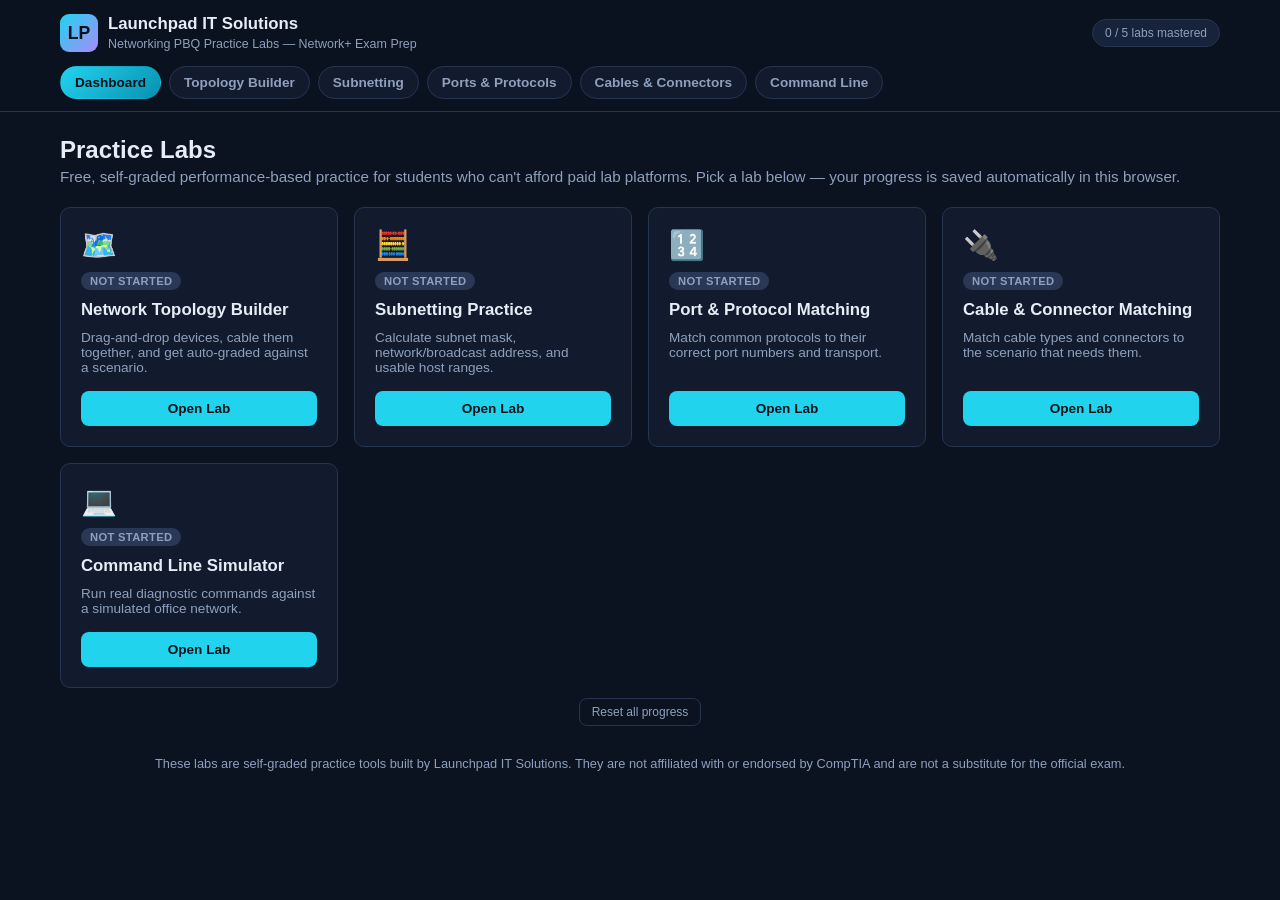
==== networking-pbq-labs.html @ d4f34014 "Add free Networking PBQ practice labs page Self-contained, self-graded HTML page for CompTIA Network" ====
<!DOCTYPE html>
<html lang="en">
<head>
<meta charset="UTF-8">
<meta name="viewport" content="width=device-width, initial-scale=1.0">
<title>Networking PBQ Practice Labs | Launchpad IT Solutions</title>
<style>
  :root{
    --bg:#0b1220;
    --panel:#121b2e;
    --panel-2:#17233a;
    --border:#263650;
    --text:#e6edf7;
    --text-dim:#8ea0bd;
    --accent:#22d3ee;
    --accent-2:#34d399;
    --accent-3:#a78bfa;
    --danger:#f87171;
    --warn:#fbbf24;
    --radius:10px;
    --mono: 'Consolas','Menlo','Courier New',monospace;
  }
  *{box-sizing:border-box;}
  html,body{margin:0;padding:0;}
  body{
    background:var(--bg);
    color:var(--text);
    font-family:-apple-system,BlinkMacSystemFont,'Segoe UI',Roboto,Helvetica,Arial,sans-serif;
    min-height:100vh;
  }
  a{color:var(--accent);}
  button{
    font-family:inherit;
    cursor:pointer;
  }
  .visually-hidden{position:absolute;width:1px;height:1px;overflow:hidden;clip:rect(0,0,0,0);}

  /* Header */
  header.site{
    position:sticky;top:0;z-index:50;
    background:rgba(11,18,32,0.95);
    backdrop-filter:blur(6px);
    border-bottom:1px solid var(--border);
  }
  .brand-row{
    max-width:1200px;margin:0 auto;padding:14px 20px 6px;
    display:flex;align-items:center;justify-content:space-between;flex-wrap:wrap;gap:8px;
  }
  .brand{display:flex;align-items:center;gap:10px;}
  .brand-mark{
    width:38px;height:38px;border-radius:9px;
    background:linear-gradient(135deg,var(--accent),var(--accent-3));
    display:flex;align-items:center;justify-content:center;
    font-weight:800;color:#081019;font-size:1.1rem;
  }
  .brand-text h1{font-size:1.05rem;margin:0;line-height:1.2;}
  .brand-text span{font-size:.78rem;color:var(--text-dim);}
  .progress-pill{
    font-size:.75rem;color:var(--text-dim);
    background:var(--panel-2);border:1px solid var(--border);
    padding:6px 12px;border-radius:999px;
  }
  nav.tabs{
    max-width:1200px;margin:0 auto;padding:8px 20px 12px;
    display:flex;gap:8px;overflow-x:auto;
  }
  nav.tabs button{
    flex:0 0 auto;
    background:var(--panel);
    color:var(--text-dim);
    border:1px solid var(--border);
    padding:8px 14px;
    border-radius:999px;
    font-size:.85rem;
    font-weight:600;
    white-space:nowrap;
    transition:.15s;
  }
  nav.tabs button:hover{color:var(--text);border-color:var(--accent);}
  nav.tabs button.active{
    background:linear-gradient(135deg,var(--accent),#0891b2);
    color:#04141a;border-color:transparent;
  }

  main{max-width:1200px;margin:0 auto;padding:24px 20px 80px;}
  .view{display:none;}
  .view.active{display:block;}

  h2.view-title{margin:0 0 4px;font-size:1.5rem;}
  p.view-sub{color:var(--text-dim);margin:0 0 22px;font-size:.95rem;}

  .card{
    background:var(--panel);
    border:1px solid var(--border);
    border-radius:var(--radius);
    padding:18px;
  }

  /* Dashboard */
  .lab-grid{
    display:grid;
    grid-template-columns:repeat(auto-fit,minmax(240px,1fr));
    gap:16px;
  }
  .lab-card{
    background:var(--panel);border:1px solid var(--border);border-radius:var(--radius);
    padding:20px;display:flex;flex-direction:column;gap:10px;
    transition:.15s;
  }
  .lab-card:hover{border-color:var(--accent);transform:translateY(-2px);}
  .lab-icon{font-size:1.8rem;}
  .lab-card h3{margin:0;font-size:1.05rem;}
  .lab-card p{margin:0;color:var(--text-dim);font-size:.85rem;flex:1;}
  .badge{
    align-self:flex-start;font-size:.7rem;font-weight:700;
    padding:3px 9px;border-radius:999px;
    text-transform:uppercase;letter-spacing:.03em;
  }
  .badge.not-started{background:#2a3855;color:var(--text-dim);}
  .badge.in-progress{background:#3a2f0e;color:var(--warn);}
  .badge.mastered{background:#0f3a2c;color:var(--accent-2);}
  .lab-card button.start-btn{
    margin-top:6px;background:var(--accent);color:#04141a;border:none;
    padding:10px;border-radius:8px;font-weight:700;font-size:.85rem;
  }
  .footer-note{margin-top:30px;color:var(--text-dim);font-size:.8rem;text-align:center;}
  .reset-all{
    background:none;border:1px solid var(--border);color:var(--text-dim);
    padding:6px 12px;border-radius:8px;font-size:.75rem;margin-top:10px;
  }

  .toolbar{display:flex;gap:8px;flex-wrap:wrap;margin-bottom:14px;align-items:center;}
  .btn{
    background:var(--panel-2);color:var(--text);border:1px solid var(--border);
    padding:8px 14px;border-radius:8px;font-size:.85rem;font-weight:600;
  }
  .btn:hover{border-color:var(--accent);}
  .btn.primary{background:var(--accent);color:#04141a;border-color:transparent;}
  .btn.primary:hover{filter:brightness(1.08);}
  .btn.active-mode{background:var(--accent-3);color:#150c2b;border-color:transparent;}
  .btn.danger{color:var(--danger);}
  .btn:disabled{opacity:.4;cursor:not-allowed;}

  .scenario-box{
    background:var(--panel-2);border:1px solid var(--border);border-radius:8px;
    padding:12px 14px;margin-bottom:14px;font-size:.9rem;color:var(--text-dim);
  }
  .scenario-box strong{color:var(--text);}

  /* Topology builder */
  .topo-layout{display:grid;grid-template-columns:180px 1fr;gap:16px;}
  .palette{
    background:var(--panel-2);border:1px solid var(--border);border-radius:8px;
    padding:12px;display:flex;flex-direction:column;gap:8px;height:fit-content;
  }
  .palette h4{margin:0 0 4px;font-size:.75rem;color:var(--text-dim);text-transform:uppercase;letter-spacing:.05em;}
  .palette-item{
    display:flex;align-items:center;gap:8px;
    background:var(--panel);border:1px solid var(--border);border-radius:8px;
    padding:8px 10px;cursor:grab;font-size:.85rem;user-select:none;
  }
  .palette-item:active{cursor:grabbing;}
  .canvas-wrap{
    position:relative;background:
      linear-gradient(var(--panel-2) 1px,transparent 1px),
      linear-gradient(90deg,var(--panel-2) 1px,transparent 1px);
    background-size:24px 24px;
    background-color:#0e1728;
    border:1px solid var(--border);border-radius:8px;
    height:460px;overflow:hidden;
  }
  #topoSvg{position:absolute;top:0;left:0;width:100%;height:100%;pointer-events:none;}
  #topoSvg line.hit{pointer-events:stroke;cursor:pointer;}
  .device{
    position:absolute;transform:translate(-50%,-50%);
    width:84px;min-height:58px;border-radius:8px;
    background:var(--panel);border:2px solid var(--border);
    display:flex;flex-direction:column;align-items:center;justify-content:center;
    gap:2px;padding:6px;text-align:center;font-size:.72rem;font-weight:600;
    user-select:none;touch-action:none;
  }
  .device .dev-icon{font-size:1.3rem;}
  .device.selected{border-color:var(--accent);box-shadow:0 0 0 3px rgba(34,211,238,.25);}
  .device.mode-connect{cursor:crosshair;}
  .device.mode-move{cursor:grab;}
  .device.mode-delete{cursor:not-allowed;}
  .canvas-hint{
    position:absolute;bottom:8px;left:8px;font-size:.7rem;color:var(--text-dim);
    background:rgba(18,27,46,.8);padding:4px 8px;border-radius:6px;
  }
  .result-box{margin-top:14px;padding:14px;border-radius:8px;border:1px solid var(--border);background:var(--panel-2);}
  .result-box.pass{border-color:var(--accent-2);}
  .result-box.fail{border-color:var(--warn);}
  .result-box h4{margin:0 0 8px;}
  .result-box ul{margin:6px 0 0;padding-left:20px;font-size:.85rem;color:var(--text-dim);}
  .score-big{font-size:1.6rem;font-weight:800;}

  /* Subnetting */
  .subnet-grid{display:grid;grid-template-columns:repeat(auto-fit,minmax(220px,1fr));gap:12px;margin-top:14px;}
  .field{display:flex;flex-direction:column;gap:4px;}
  .field label{font-size:.78rem;color:var(--text-dim);}
  .field input{
    background:var(--panel-2);border:1px solid var(--border);color:var(--text);
    padding:9px 10px;border-radius:8px;font-family:var(--mono);font-size:.9rem;
  }
  .field input.correct{border-color:var(--accent-2);background:#0f2a22;}
  .field input.incorrect{border-color:var(--danger);background:#2a1414;}
  .field .answer-hint{font-size:.72rem;color:var(--accent-2);min-height:14px;}
  .problem-display{
    font-family:var(--mono);font-size:1.15rem;background:var(--panel-2);
    border:1px solid var(--border);border-radius:8px;padding:14px;margin-bottom:6px;
  }
  .diff-row{display:flex;gap:8px;margin-bottom:12px;flex-wrap:wrap;}

  /* Matching labs (ports/cables) */
  .match-columns{display:grid;grid-template-columns:1fr 1fr;gap:20px;margin-top:14px;}
  .match-col h4{font-size:.75rem;text-transform:uppercase;color:var(--text-dim);margin:0 0 10px;letter-spacing:.05em;}
  .match-item{
    background:var(--panel-2);border:1px solid var(--border);border-radius:8px;
    padding:10px 12px;margin-bottom:8px;font-size:.85rem;cursor:pointer;transition:.12s;
  }
  .match-item:hover{border-color:var(--accent);}
  .match-item.selected{border-color:var(--accent);background:#123047;}
  .match-item.matched{border-color:var(--accent-2);background:#0f2a22;opacity:.65;cursor:default;}
  .match-item.wrong-flash{border-color:var(--danger);background:#2a1414;}
  .match-status{margin-top:14px;font-size:.9rem;color:var(--text-dim);}

  /* CLI */
  .cli-layout{display:grid;grid-template-columns:1fr 260px;gap:16px;}
  .terminal{
    background:#050a12;border:1px solid var(--border);border-radius:8px;
    height:440px;display:flex;flex-direction:column;overflow:hidden;
  }
  .term-output{
    flex:1;overflow-y:auto;padding:12px 14px;font-family:var(--mono);font-size:.83rem;
    color:#c7f7d4;white-space:pre-wrap;line-height:1.5;
  }
  .term-output .cmd-line{color:var(--accent);}
  .term-output .err{color:var(--danger);}
  .term-input-row{
    display:flex;align-items:center;gap:6px;border-top:1px solid var(--border);
    padding:8px 12px;background:#0a1220;
  }
  .term-prompt{color:var(--accent-2);font-family:var(--mono);font-size:.83rem;white-space:nowrap;}
  .term-input-row input{
    flex:1;background:transparent;border:none;outline:none;color:#e6edf7;
    font-family:var(--mono);font-size:.83rem;
  }
  .objectives{
    background:var(--panel-2);border:1px solid var(--border);border-radius:8px;padding:14px;
  }
  .objectives h4{margin:0 0 10px;font-size:.85rem;}
  .obj-item{display:flex;gap:8px;align-items:flex-start;font-size:.8rem;color:var(--text-dim);margin-bottom:10px;}
  .obj-check{
    flex:0 0 18px;height:18px;border-radius:5px;border:1px solid var(--border);
    display:flex;align-items:center;justify-content:center;font-size:.7rem;margin-top:1px;
  }
  .obj-item.done .obj-check{background:var(--accent-2);border-color:var(--accent-2);color:#04140c;}
  .obj-item.done span.obj-text{color:var(--text);text-decoration:line-through;text-decoration-color:var(--text-dim);}

  @media(max-width:800px){
    .topo-layout{grid-template-columns:1fr;}
    .palette{flex-direction:row;flex-wrap:wrap;}
    .match-columns{grid-template-columns:1fr;}
    .cli-layout{grid-template-columns:1fr;}
  }
</style>
</head>
<body>

<header class="site">
  <div class="brand-row">
    <div class="brand">
      <div class="brand-mark">LP</div>
      <div class="brand-text">
        <h1>Launchpad IT Solutions</h1>
        <span>Networking PBQ Practice Labs &mdash; Network+ Exam Prep</span>
      </div>
    </div>
    <div class="progress-pill" id="overallProgressPill">0 / 5 labs mastered</div>
  </div>
  <nav class="tabs" id="tabNav">
    <button data-view="dashboard" class="active">Dashboard</button>
    <button data-view="topology">Topology Builder</button>
    <button data-view="subnetting">Subnetting</button>
    <button data-view="ports">Ports &amp; Protocols</button>
    <button data-view="cables">Cables &amp; Connectors</button>
    <button data-view="cli">Command Line</button>
  </nav>
</header>

<main>

  <!-- DASHBOARD -->
  <section class="view active" id="view-dashboard">
    <h2 class="view-title">Practice Labs</h2>
    <p class="view-sub">Free, self-graded performance-based practice for students who can't afford paid lab platforms. Pick a lab below &mdash; your progress is saved automatically in this browser.</p>
    <div class="lab-grid" id="labGrid"></div>
    <div style="text-align:center;">
      <button class="reset-all" id="resetAllBtn">Reset all progress</button>
    </div>
    <p class="footer-note">These labs are self-graded practice tools built by Launchpad IT Solutions. They are not affiliated with or endorsed by CompTIA and are not a substitute for the official exam.</p>
  </section>

  <!-- TOPOLOGY BUILDER -->
  <section class="view" id="view-topology">
    <h2 class="view-title">Network Topology Builder</h2>
    <p class="view-sub">Drag devices onto the canvas and connect them to satisfy the scenario. Grading checks device placement and required connections.</p>

    <div class="toolbar">
      <select class="btn" id="scenarioSelect"></select>
      <button class="btn" id="modeMove">Move</button>
      <button class="btn" id="modeConnect">Connect</button>
      <button class="btn" id="modeDelete">Delete</button>
      <button class="btn" id="clearCanvas">Clear Canvas</button>
      <button class="btn primary" id="gradeTopology">Check My Design</button>
    </div>

    <div class="scenario-box" id="scenarioBrief"></div>

    <div class="topo-layout">
      <div class="palette" id="palette">
        <h4>Devices</h4>
      </div>
      <div class="canvas-wrap" id="canvasWrap">
        <svg id="topoSvg"></svg>
        <div id="deviceLayer" style="position:absolute;inset:0;"></div>
        <div class="canvas-hint">Move: drag devices &middot; Connect: click two devices &middot; Delete: click a device or a line</div>
      </div>
    </div>

    <div id="topoResult"></div>
  </section>

  <!-- SUBNETTING -->
  <section class="view" id="view-subnetting">
    <h2 class="view-title">Subnetting Practice</h2>
    <p class="view-sub">Solve the subnet math, then check your work. A new problem is generated each round.</p>

    <div class="diff-row">
      <button class="btn active-mode" data-sdiff="easy">Easy (/24&ndash;/30)</button>
      <button class="btn" data-sdiff="medium">Medium (/16&ndash;/23)</button>
      <button class="btn" data-sdiff="hard">Hard (host requirement)</button>
    </div>

    <div class="problem-display" id="subnetProblem"></div>

    <div class="subnet-grid" id="subnetFields"></div>

    <div class="toolbar" style="margin-top:16px;">
      <button class="btn primary" id="checkSubnet">Check Answers</button>
      <button class="btn" id="newSubnet">New Problem</button>
    </div>

    <div id="subnetResult"></div>
  </section>

  <!-- PORTS -->
  <section class="view" id="view-ports">
    <h2 class="view-title">Port &amp; Protocol Matching</h2>
    <p class="view-sub">Click a protocol, then click its matching port/transport. Match all pairs to finish the round.</p>
    <div class="toolbar">
      <button class="btn primary" id="newPortsRound">New Round</button>
    </div>
    <div class="match-columns" id="portsColumns"></div>
    <div class="match-status" id="portsStatus"></div>
  </section>

  <!-- CABLES -->
  <section class="view" id="view-cables">
    <h2 class="view-title">Cable &amp; Connector Matching</h2>
    <p class="view-sub">Click a cable/connector type, then click the scenario it best matches.</p>
    <div class="toolbar">
      <button class="btn primary" id="newCablesRound">New Round</button>
    </div>
    <div class="match-columns" id="cablesColumns"></div>
    <div class="match-status" id="cablesStatus"></div>
  </section>

  <!-- CLI -->
  <section class="view" id="view-cli">
    <h2 class="view-title">Networking Command Line Simulator</h2>
    <p class="view-sub">Practice real diagnostic commands against a simulated small office network. Type <code>help</code> to see what's supported.</p>

    <div class="cli-layout">
      <div class="terminal">
        <div class="term-output" id="termOutput"></div>
        <div class="term-input-row">
          <span class="term-prompt">C:\Users\student&gt;</span>
          <input id="termInput" type="text" autocomplete="off" spellcheck="false" aria-label="Command line input">
        </div>
      </div>
      <div class="objectives">
        <h4>Mission Objectives</h4>
        <div id="objList"></div>
        <button class="btn" id="resetCli" style="width:100%;margin-top:6px;">Reset Mission</button>
      </div>
    </div>
  </section>

</main>

<script>
(function(){
"use strict";

/* ---------- Progress storage ---------- */
const PROGRESS_KEY = "lpit_pbq_progress";
function loadProgress(){
  try{
    const raw = localStorage.getItem(PROGRESS_KEY);
    if(raw) return JSON.parse(raw);
  }catch(e){}
  return { topology:{best:0}, subnetting:{best:0,rounds:0}, ports:{best:0}, cables:{best:0}, cli:{done:0,total:5} };
}
let progress = loadProgress();
function saveProgress(){
  try{ localStorage.setItem(PROGRESS_KEY, JSON.stringify(progress)); }catch(e){}
  renderDashboard();
}

/* ---------- Nav / tabs ---------- */
const tabButtons = document.querySelectorAll("#tabNav button");
const views = document.querySelectorAll(".view");
function showView(name){
  views.forEach(v=>v.classList.toggle("active", v.id === "view-"+name));
  tabButtons.forEach(b=>b.classList.toggle("active", b.dataset.view === name));
}
tabButtons.forEach(b=>b.addEventListener("click", ()=>showView(b.dataset.view)));

/* ---------- Dashboard ---------- */
const LAB_META = [
  {key:"topology", view:"topology", icon:"🗺️", title:"Network Topology Builder", desc:"Drag-and-drop devices, cable them together, and get auto-graded against a scenario."},
  {key:"subnetting", view:"subnetting", icon:"🧮", title:"Subnetting Practice", desc:"Calculate subnet mask, network/broadcast address, and usable host ranges."},
  {key:"ports", view:"ports", icon:"🔢", title:"Port & Protocol Matching", desc:"Match common protocols to their correct port numbers and transport."},
  {key:"cables", view:"cables", icon:"🔌", title:"Cable & Connector Matching", desc:"Match cable types and connectors to the scenario that needs them."},
  {key:"cli", view:"cli", icon:"💻", title:"Command Line Simulator", desc:"Run real diagnostic commands against a simulated office network."}
];
function statusFor(key){
  const p = progress[key];
  if(key==="cli"){
    if(!p || !p.done) return {label:"Not Started", cls:"not-started"};
    if(p.done >= p.total) return {label:"Mastered", cls:"mastered"};
    return {label:"In Progress", cls:"in-progress"};
  }
  const best = p ? p.best||0 : 0;
  if(best === 0) return {label:"Not Started", cls:"not-started"};
  if(best >= 80) return {label:"Mastered", cls:"mastered"};
  return {label:"In Progress", cls:"in-progress"};
}
function renderDashboard(){
  const grid = document.getElementById("labGrid");
  grid.innerHTML = "";
  let mastered = 0;
  LAB_META.forEach(lab=>{
    const st = statusFor(lab.key);
    if(st.cls==="mastered") mastered++;
    const card = document.createElement("div");
    card.className = "lab-card";
    card.innerHTML = `
      <div class="lab-icon">${lab.icon}</div>
      <span class="badge ${st.cls}">${st.label}</span>
      <h3>${lab.title}</h3>
      <p>${lab.desc}</p>
      <button class="start-btn">Open Lab</button>
    `;
    card.querySelector(".start-btn").addEventListener("click", ()=>showView(lab.view));
    grid.appendChild(card);
  });
  document.getElementById("overallProgressPill").textContent = mastered + " / 5 labs mastered";
}
document.getElementById("resetAllBtn").addEventListener("click", ()=>{
  if(confirm("Reset all saved progress on this device?")){
    localStorage.removeItem(PROGRESS_KEY);
    progress = loadProgress();
    saveProgress();
  }
});

/* ---------- small utils ---------- */
function uid(p){ return p + "_" + Math.random().toString(36).slice(2,9); }
function shuffle(arr){
  const a = arr.slice();
  for(let i=a.length-1;i>0;i--){
    const j = Math.floor(Math.random()*(i+1));
    [a[i],a[j]] = [a[j],a[i]];
  }
  return a;
}
function pick(arr,n){ return shuffle(arr).slice(0,n); }
function randInt(min,max){ return Math.floor(Math.random()*(max-min+1))+min; }

/* =========================================================
   TOPOLOGY BUILDER
   ========================================================= */
(function(){
  const DEVICE_TYPES = {
    internet: {icon:"☁️", label:"Internet"},
    router:   {icon:"🔀", label:"Router"},
    switch:   {icon:"🔌", label:"Switch"},
    firewall: {icon:"🧱", label:"Firewall"},
    server:   {icon:"🖥️", label:"Server"},
    pc:       {icon:"💻", label:"PC"},
    ap:       {icon:"📶", label:"Wireless AP"}
  };

  function pairKey(a,b){ return [a,b].sort().join("-"); }

  const SCENARIOS = [
    {
      id:"s1", title:"Basic Small Office LAN", difficulty:"Easy",
      brief:"Connect the office to the Internet through a router, then connect a switch to the router so three PCs can reach the network.",
      requiredDevices:{internet:1, router:1, switch:1, pc:3},
      requiredConnections:[
        {a:"internet",b:"router",desc:"Internet to Router"},
        {a:"router",b:"switch",desc:"Router to Switch"},
        {a:"switch",b:"pc",desc:"Switch to PC"},
        {a:"switch",b:"pc",desc:"Switch to PC"},
        {a:"switch",b:"pc",desc:"Switch to PC"}
      ]
    },
    {
      id:"s2", title:"Secured Office with Server", difficulty:"Medium",
      brief:"Place a firewall between the Internet and the router to protect the network. The router connects to a switch, which connects two PCs and a server.",
      requiredDevices:{internet:1, firewall:1, router:1, switch:1, pc:2, server:1},
      requiredConnections:[
        {a:"internet",b:"firewall",desc:"Internet to Firewall"},
        {a:"firewall",b:"router",desc:"Firewall to Router"},
        {a:"router",b:"switch",desc:"Router to Switch"},
        {a:"switch",b:"pc",desc:"Switch to PC"},
        {a:"switch",b:"pc",desc:"Switch to PC"},
        {a:"switch",b:"server",desc:"Switch to Server"}
      ]
    },
    {
      id:"s3", title:"Branch Office with Wi-Fi", difficulty:"Hard",
      brief:"Build a network where the Internet connects to a firewall, the firewall connects to a router, the router connects to a switch, the switch connects to a wireless access point and a server, and the AP serves two wireless PCs.",
      requiredDevices:{internet:1, firewall:1, router:1, switch:1, ap:1, server:1, pc:2},
      requiredConnections:[
        {a:"internet",b:"firewall",desc:"Internet to Firewall"},
        {a:"firewall",b:"router",desc:"Firewall to Router"},
        {a:"router",b:"switch",desc:"Router to Switch"},
        {a:"switch",b:"ap",desc:"Switch to Wireless AP"},
        {a:"switch",b:"server",desc:"Switch to Server"},
        {a:"ap",b:"pc",desc:"AP to PC"},
        {a:"ap",b:"pc",desc:"AP to PC"}
      ]
    }
  ];

  let placed = [];      // {id,type,x,y}
  let connections = [];  // {id,a,b}
  let mode = "move";
  let connectFirst = null;
  let scenario = SCENARIOS[0];

  const palette = document.getElementById("palette");
  const deviceLayer = document.getElementById("deviceLayer");
  const svg = document.getElementById("topoSvg");
  const canvasWrap = document.getElementById("canvasWrap");
  const scenarioSelect = document.getElementById("scenarioSelect");
  const scenarioBrief = document.getElementById("scenarioBrief");
  const resultBox = document.getElementById("topoResult");

  Object.keys(DEVICE_TYPES).forEach(type=>{
    const d = DEVICE_TYPES[type];
    const item = document.createElement("div");
    item.className = "palette-item";
    item.draggable = true;
    item.innerHTML = `<span>${d.icon}</span><span>${d.label}</span>`;
    item.addEventListener("dragstart", e=>{
      e.dataTransfer.setData("text/plain", type);
    });
    palette.appendChild(item);
  });

  SCENARIOS.forEach(s=>{
    const opt = document.createElement("option");
    opt.value = s.id;
    opt.textContent = s.difficulty + " — " + s.title;
    scenarioSelect.appendChild(opt);
  });
  scenarioSelect.addEventListener("change", ()=>{
    scenario = SCENARIOS.find(s=>s.id===scenarioSelect.value);
    clearAll();
    renderScenarioBrief();
  });

  function renderScenarioBrief(){
    scenarioBrief.innerHTML = `<strong>${scenario.title} (${scenario.difficulty}):</strong> ${scenario.brief}`;
  }

  canvasWrap.addEventListener("dragover", e=> e.preventDefault());
  canvasWrap.addEventListener("drop", e=>{
    e.preventDefault();
    const type = e.dataTransfer.getData("text/plain");
    if(!DEVICE_TYPES[type]) return;
    const rect = canvasWrap.getBoundingClientRect();
    const x = Math.max(45, Math.min(rect.width-45, e.clientX - rect.left));
    const y = Math.max(35, Math.min(rect.height-35, e.clientY - rect.top));
    placed.push({id:uid("dev"), type, x, y});
    render();
  });

  function setMode(m){
    mode = m;
    connectFirst = null;
    ["modeMove","modeConnect","modeDelete"].forEach(id=>{
      document.getElementById(id).classList.toggle("active-mode", id === "mode"+m.charAt(0).toUpperCase()+m.slice(1));
    });
    render();
  }
  document.getElementById("modeMove").addEventListener("click", ()=>setMode("move"));
  document.getElementById("modeConnect").addEventListener("click", ()=>setMode("connect"));
  document.getElementById("modeDelete").addEventListener("click", ()=>setMode("delete"));
  document.getElementById("clearCanvas").addEventListener("click", clearAll);

  function clearAll(){
    placed = []; connections = []; connectFirst = null;
    resultBox.innerHTML = "";
    render();
  }

  function removeDevice(id){
    placed = placed.filter(d=>d.id!==id);
    connections = connections.filter(c=>c.a!==id && c.b!==id);
  }

  function render(){
    deviceLayer.innerHTML = "";
    placed.forEach(dev=>{
      const meta = DEVICE_TYPES[dev.type];
      const el = document.createElement("div");
      el.className = "device mode-"+mode + (connectFirst===dev.id ? " selected" : "");
      el.style.left = dev.x+"px";
      el.style.top = dev.y+"px";
      el.style.pointerEvents = "auto";
      el.innerHTML = `<span class="dev-icon">${meta.icon}</span><span>${meta.label}</span>`;

      if(mode === "move"){
        let dragging=false, offX=0, offY=0;
        el.addEventListener("pointerdown", e=>{
          dragging = true;
          el.setPointerCapture(e.pointerId);
          const rect = canvasWrap.getBoundingClientRect();
          offX = e.clientX - rect.left - dev.x;
          offY = e.clientY - rect.top - dev.y;
        });
        el.addEventListener("pointermove", e=>{
          if(!dragging) return;
          const rect = canvasWrap.getBoundingClientRect();
          dev.x = Math.max(45, Math.min(rect.width-45, e.clientX - rect.left - offX));
          dev.y = Math.max(35, Math.min(rect.height-35, e.clientY - rect.top - offY));
          el.style.left = dev.x+"px";
          el.style.top = dev.y+"px";
          drawLines();
        });
        el.addEventListener("pointerup", ()=>{ dragging=false; });
      } else if(mode === "connect"){
        el.addEventListener("click", ()=>{
          if(!connectFirst){
            connectFirst = dev.id;
          } else if(connectFirst === dev.id){
            connectFirst = null;
          } else {
            const exists = connections.some(c=>
              (c.a===connectFirst && c.b===dev.id) || (c.a===dev.id && c.b===connectFirst));
            if(!exists) connections.push({id:uid("conn"), a:connectFirst, b:dev.id});
            connectFirst = null;
          }
          render();
        });
      } else if(mode === "delete"){
        el.addEventListener("click", ()=>{
          removeDevice(dev.id);
          render();
        });
      }
      deviceLayer.appendChild(el);
    });
    drawLines();
  }

  function drawLines(){
    svg.innerHTML = "";
    connections.forEach(c=>{
      const a = placed.find(d=>d.id===c.a);
      const b = placed.find(d=>d.id===c.b);
      if(!a || !b) return;
      const hit = document.createElementNS("http://www.w3.org/2000/svg","line");
      hit.setAttribute("x1",a.x); hit.setAttribute("y1",a.y);
      hit.setAttribute("x2",b.x); hit.setAttribute("y2",b.y);
      hit.setAttribute("class","hit");
      hit.setAttribute("stroke","transparent");
      hit.setAttribute("stroke-width","14");
      hit.style.pointerEvents = mode === "delete" ? "stroke" : "none";
      hit.addEventListener("click", ()=>{
        if(mode !== "delete") return;
        connections = connections.filter(x=>x.id!==c.id);
        render();
      });
      const line = document.createElementNS("http://www.w3.org/2000/svg","line");
      line.setAttribute("x1",a.x); line.setAttribute("y1",a.y);
      line.setAttribute("x2",b.x); line.setAttribute("y2",b.y);
      line.setAttribute("stroke","#22d3ee");
      line.setAttribute("stroke-width","2.5");
      svg.appendChild(hit);
      svg.appendChild(line);
    });
  }

  document.getElementById("gradeTopology").addEventListener("click", ()=>{
    // device check
    const placedCounts = {};
    placed.forEach(d=> placedCounts[d.type] = (placedCounts[d.type]||0)+1);
    const missingDevices = [];
    let devHave=0, devNeed=0;
    Object.keys(scenario.requiredDevices).forEach(type=>{
      const need = scenario.requiredDevices[type];
      const have = Math.min(placedCounts[type]||0, need);
      devNeed += need; devHave += have;
      if(have < need) missingDevices.push(`${need - have} more ${DEVICE_TYPES[type].label}`);
    });
    const deviceScore = devNeed ? (devHave/devNeed)*100 : 100;

    // connection check by type-pair multiset
    const actualPairs = connections.map(c=>{
      const a = placed.find(d=>d.id===c.a);
      const b = placed.find(d=>d.id===c.b);
      return a && b ? pairKey(a.type,b.type) : null;
    }).filter(Boolean);
    const actualCounts = {};
    actualPairs.forEach(p=> actualCounts[p] = (actualCounts[p]||0)+1);

    const missingConns = [];
    let connHave=0, connNeed=0;
    const neededCounts = {};
    scenario.requiredConnections.forEach(rc=>{
      const key = pairKey(rc.a,rc.b);
      neededCounts[key] = (neededCounts[key]||0)+1;
    });
    Object.keys(neededCounts).forEach(key=>{
      const need = neededCounts[key];
      const have = Math.min(actualCounts[key]||0, need);
      connNeed += need; connHave += have;
      if(have < need){
        const example = scenario.requiredConnections.find(rc=>pairKey(rc.a,rc.b)===key);
        missingConns.push(`${need-have}x ${example.desc}`);
      }
    });
    const connScore = connNeed ? (connHave/connNeed)*100 : 100;

    const overall = Math.round(deviceScore*0.35 + connScore*0.65);
    const pass = overall >= 80;

    resultBox.innerHTML = `
      <div class="result-box ${pass?'pass':'fail'}">
        <h4>${pass ? '✅ Design meets requirements' : '⚠️ Design needs work'}</h4>
        <div class="score-big">${overall}%</div>
        ${missingDevices.length ? `<p style="margin:8px 0 0;">Missing devices:</p><ul>${missingDevices.map(m=>`<li>${m}</li>`).join("")}</ul>` : ""}
        ${missingConns.length ? `<p style="margin:8px 0 0;">Missing or incorrect connections:</p><ul>${missingConns.map(m=>`<li>${m}</li>`).join("")}</ul>` : ""}
        ${(!missingDevices.length && !missingConns.length) ? "<p style='margin:8px 0 0;color:var(--text-dim);'>All required devices and connections are present. Great work!</p>" : ""}
      </div>`;

    if(overall > (progress.topology.best||0)){
      progress.topology.best = overall;
      saveProgress();
    }
  });

  scenario = SCENARIOS[0];
  renderScenarioBrief();
  setMode("move");
})();

/* =========================================================
   SUBNETTING
   ========================================================= */
(function(){
  let difficulty = "easy";
  let current = null;

  function ipToInt(ip){
    return ip.split(".").reduce((acc,o)=>acc*256+Number(o),0);
  }
  function intToIp(n){
    return [(n>>>24)&255,(n>>>16)&255,(n>>>8)&255,n&255].join(".");
  }
  function maskFromPrefix(prefix){
    if(prefix<=0) return 0;
    if(prefix>=32) return 4294967295;
    return 4294967295 - (Math.pow(2,32-prefix)-1);
  }
  function subnetInfo(ipInt, prefix){
    const mask = maskFromPrefix(prefix);
    const network = (ipInt & mask) >>> 0;
    const wildcard = (mask ^ 4294967295) >>> 0;
    const broadcast = (network | wildcard) >>> 0;
    const totalHosts = Math.pow(2,32-prefix);
    const usableHosts = Math.max(0, totalHosts-2);
    const firstHost = usableHosts>0 ? network+1 : network;
    const lastHost = usableHosts>0 ? broadcast-1 : broadcast;
    return {mask,network,broadcast,firstHost,lastHost,usableHosts};
  }
  function randomIpOctets(){
    return [randInt(1,223), randInt(0,255), randInt(0,255), randInt(0,255)];
  }

  function genProblem(){
    if(difficulty === "hard"){
      const hostsNeeded = randInt(2,500);
      const bitsNeeded = Math.max(2, Math.ceil(Math.log2(hostsNeeded+2)));
      const prefix = 32 - bitsNeeded;
      const info = subnetInfo(0, prefix); // only mask/usable matter here
      current = {
        mode:"hard", hostsNeeded, prefix, mask: info.mask, usableHosts: info.usableHosts
      };
      return;
    }
    const prefix = difficulty==="easy" ? randInt(24,30) : randInt(16,23);
    const octets = randomIpOctets();
    const ipInt = ipToInt(octets.join("."));
    const info = subnetInfo(ipInt, prefix);
    current = { mode:"calc", ip: octets.join("."), prefix, ...info };
  }

  const problemDisplay = document.getElementById("subnetProblem");
  const fieldsWrap = document.getElementById("subnetFields");
  const resultBox = document.getElementById("subnetResult");

  function renderProblem(){
    resultBox.innerHTML = "";
    if(current.mode === "hard"){
      problemDisplay.textContent = `A network segment needs to support at least ${current.hostsNeeded} usable hosts. What is the minimum subnet size needed?`;
      fieldsWrap.innerHTML = `
        <div class="field"><label>CIDR Prefix (e.g. /27)</label><input id="f-prefix" placeholder="/__"><div class="answer-hint"></div></div>
        <div class="field"><label>Subnet Mask</label><input id="f-mask" placeholder="255.255.255.0"><div class="answer-hint"></div></div>
        <div class="field"><label>Usable Hosts Provided</label><input id="f-usable" placeholder="e.g. 62"><div class="answer-hint"></div></div>
      `;
    } else {
      problemDisplay.textContent = `IP Address: ${current.ip} /${current.prefix}`;
      fieldsWrap.innerHTML = `
        <div class="field"><label>Subnet Mask</label><input id="f-mask" placeholder="255.255.255.0"><div class="answer-hint"></div></div>
        <div class="field"><label>Network Address</label><input id="f-network" placeholder="0.0.0.0"><div class="answer-hint"></div></div>
        <div class="field"><label>Broadcast Address</label><input id="f-broadcast" placeholder="0.0.0.0"><div class="answer-hint"></div></div>
        <div class="field"><label>First Usable Host</label><input id="f-first" placeholder="0.0.0.0"><div class="answer-hint"></div></div>
        <div class="field"><label>Last Usable Host</label><input id="f-last" placeholder="0.0.0.0"><div class="answer-hint"></div></div>
        <div class="field"><label>Total Usable Hosts</label><input id="f-count" placeholder="0"><div class="answer-hint"></div></div>
      `;
    }
  }

  function markField(id, isCorrect, correctVal){
    const input = document.getElementById(id);
    const hint = input.parentElement.querySelector(".answer-hint");
    input.classList.remove("correct","incorrect");
    input.classList.add(isCorrect ? "correct" : "incorrect");
    hint.textContent = isCorrect ? "" : "Correct: " + correctVal;
  }

  document.getElementById("checkSubnet").addEventListener("click", ()=>{
    let correctCount=0, total=0;
    if(current.mode === "hard"){
      total = 3;
      const prefixInput = document.getElementById("f-prefix").value.trim().replace("/","");
      const maskInput = document.getElementById("f-mask").value.trim();
      const usableInput = document.getElementById("f-usable").value.trim();
      const okPrefix = prefixInput === String(current.prefix);
      const okMask = maskInput === intToIp(current.mask);
      const okUsable = usableInput === String(current.usableHosts);
      markField("f-prefix", okPrefix, "/"+current.prefix);
      markField("f-mask", okMask, intToIp(current.mask));
      markField("f-usable", okUsable, String(current.usableHosts));
      correctCount = [okPrefix,okMask,okUsable].filter(Boolean).length;
    } else {
      const checks = [
        ["f-mask", intToIp(current.mask)],
        ["f-network", intToIp(current.network)],
        ["f-broadcast", intToIp(current.broadcast)],
        ["f-first", intToIp(current.firstHost)],
        ["f-last", intToIp(current.lastHost)],
        ["f-count", String(current.usableHosts)]
      ];
      total = checks.length;
      checks.forEach(([id,val])=>{
        const input = document.getElementById(id);
        const ok = input.value.trim() === val;
        markField(id, ok, val);
        if(ok) correctCount++;
      });
    }
    const pct = Math.round((correctCount/total)*100);
    resultBox.innerHTML = `<div class="result-box ${pct>=80?'pass':'fail'}">
      <h4>${pct>=80 ? '✅ Nice work' : '⚠️ Review the highlighted fields'}</h4>
      <div class="score-big">${correctCount}/${total} correct (${pct}%)</div>
    </div>`;
    progress.subnetting.rounds = (progress.subnetting.rounds||0)+1;
    if(pct > (progress.subnetting.best||0)) progress.subnetting.best = pct;
    saveProgress();
  });

  document.getElementById("newSubnet").addEventListener("click", ()=>{
    genProblem();
    renderProblem();
  });

  document.querySelectorAll("[data-sdiff]").forEach(btn=>{
    btn.addEventListener("click", ()=>{
      difficulty = btn.dataset.sdiff;
      document.querySelectorAll("[data-sdiff]").forEach(b=>b.classList.toggle("active-mode", b===btn));
      genProblem();
      renderProblem();
    });
  });

  genProblem();
  renderProblem();
})();

/* =========================================================
   GENERIC MATCHING LAB (used for Ports and Cables)
   ========================================================= */
function initMatchingLab(opts){
  const {columnsEl, statusEl, pool, roundSize, leftLabel, rightLabel, progressKey, roundBtnId} = opts;
  let items = [];
  let selectedLeft = null;
  let matchedCount = 0;

  function newRound(){
    items = pick(pool, Math.min(roundSize, pool.length)).map(it=>({...it, id:uid("mi")}));
    matchedCount = 0;
    selectedLeft = null;
    render();
    statusEl.textContent = `Matched 0 / ${items.length}`;
  }

  function render(){
    const leftItems = items;
    const rightItems = shuffle(items);
    columnsEl.innerHTML = `
      <div class="match-col"><h4>${leftLabel}</h4><div class="mc-left"></div></div>
      <div class="match-col"><h4>${rightLabel}</h4><div class="mc-right"></div></div>
    `;
    const leftCol = columnsEl.querySelector(".mc-left");
    const rightCol = columnsEl.querySelector(".mc-right");

    leftItems.forEach(it=>{
      const el = document.createElement("div");
      el.className = "match-item" + (it.matched ? " matched" : "") + (selectedLeft===it.id ? " selected" : "");
      el.textContent = it.left;
      if(!it.matched){
        el.addEventListener("click", ()=>{
          selectedLeft = it.id;
          render();
        });
      }
      leftCol.appendChild(el);
    });

    rightItems.forEach(it=>{
      const el = document.createElement("div");
      el.className = "match-item" + (it.matched ? " matched" : "");
      el.textContent = it.right;
      if(!it.matched){
        el.addEventListener("click", ()=>{
          if(!selectedLeft) return;
          const leftItem = items.find(x=>x.id===selectedLeft);
          if(leftItem.id === it.id){
            leftItem.matched = true;
            matchedCount++;
            selectedLeft = null;
            render();
            statusEl.textContent = `Matched ${matchedCount} / ${items.length}`;
            if(matchedCount === items.length){
              const pct = 100;
              if(pct > (progress[progressKey].best||0)){ progress[progressKey].best = pct; saveProgress(); }
              statusEl.innerHTML = `🎉 Round complete! All ${items.length} matched correctly.`;
            }
          } else {
            el.classList.add("wrong-flash");
            setTimeout(()=>{
              selectedLeft = null;
              render();
            }, 450);
          }
        });
      }
      rightCol.appendChild(el);
    });
  }

  document.getElementById(roundBtnId).addEventListener("click", newRound);
  newRound();
}

/* Ports pool */
const PORTS_POOL = [
  {left:"FTP (Control)", right:"Port 21 (TCP)"},
  {left:"FTP (Data)", right:"Port 20 (TCP)"},
  {left:"SSH", right:"Port 22 (TCP)"},
  {left:"Telnet", right:"Port 23 (TCP)"},
  {left:"SMTP", right:"Port 25 (TCP)"},
  {left:"DNS", right:"Port 53 (TCP/UDP)"},
  {left:"DHCP", right:"Port 67/68 (UDP)"},
  {left:"TFTP", right:"Port 69 (UDP)"},
  {left:"HTTP", right:"Port 80 (TCP)"},
  {left:"POP3", right:"Port 110 (TCP)"},
  {left:"NTP", right:"Port 123 (UDP)"},
  {left:"IMAP", right:"Port 143 (TCP)"},
  {left:"SNMP", right:"Port 161 (UDP)"},
  {left:"LDAP", right:"Port 389 (TCP)"},
  {left:"HTTPS", right:"Port 443 (TCP)"},
  {left:"SMB", right:"Port 445 (TCP)"},
  {left:"Syslog", right:"Port 514 (UDP)"},
  {left:"RDP", right:"Port 3389 (TCP)"},
  {left:"SIP", right:"Port 5060 (TCP/UDP)"},
  {left:"IMAPS", right:"Port 993 (TCP)"},
  {left:"POP3S", right:"Port 995 (TCP)"}
];

/* Cables pool */
const CABLES_POOL = [
  {left:"RJ45 Connector", right:"Twisted-pair copper Ethernet (Cat5e/Cat6)"},
  {left:"RJ11 Connector", right:"Telephone / DSL line"},
  {left:"LC / SC Connector", right:"Fiber optic patch connection"},
  {left:"BNC Connector", right:"Coaxial cable (legacy Ethernet / CCTV)"},
  {left:"F-Type Connector", right:"Coaxial cable (cable/satellite TV)"},
  {left:"Cat6 Cable", right:"Copper Ethernet, up to 10Gbps at short range"},
  {left:"Single-mode Fiber", right:"Long-distance, high-bandwidth backbone link"},
  {left:"Multi-mode Fiber", right:"Shorter-distance fiber used within a data center"},
  {left:"Coaxial Cable", right:"Cable broadband / legacy 10BASE2 network"},
  {left:"Rollover (Console) Cable", right:"Direct CLI connection to a switch/router console port"},
  {left:"Straight-through Cable", right:"Connecting a PC to a switch/router (dissimilar devices)"},
  {left:"Crossover Cable", right:"Connecting two similar devices directly (e.g. switch to switch)"}
];

initMatchingLab({
  columnsEl: document.getElementById("portsColumns"),
  statusEl: document.getElementById("portsStatus"),
  pool: PORTS_POOL, roundSize: 8,
  leftLabel: "Protocol", rightLabel: "Port / Transport",
  progressKey: "ports", roundBtnId: "newPortsRound"
});

initMatchingLab({
  columnsEl: document.getElementById("cablesColumns"),
  statusEl: document.getElementById("cablesStatus"),
  pool: CABLES_POOL, roundSize: 8,
  leftLabel: "Cable / Connector", rightLabel: "Use Case",
  progressKey: "cables", roundBtnId: "newCablesRound"
});

/* =========================================================
   COMMAND LINE SIMULATOR
   ========================================================= */
(function(){
  const output = document.getElementById("termOutput");
  const input = document.getElementById("termInput");
  const objList = document.getElementById("objList");

  const NET = {
    localIp: "192.168.1.50",
    localMask: "255.255.255.0",
    gateway: "192.168.1.1",
    mac: "AA-BB-CC-11-22-33",
    dns: "8.8.8.8",
    dnsTable: { "www.launchpadit.com": "203.0.113.10", "fileserver": "192.168.1.20" },
    offlineHosts: ["192.168.1.20","fileserver"],
    arpTable: [
      ["192.168.1.1","00-11-22-AA-BB-01","dynamic"],
      ["192.168.1.20","00-11-22-AA-BB-02","dynamic"],
      ["192.168.1.50","AA-BB-CC-11-22-33","dynamic"]
    ]
  };

  const OBJECTIVES = [
    {id:"ip", text:"Find your PC's IP address and default gateway", test:cmd=>/^ipconfig(\s|$)/.test(cmd)},
    {id:"mac", text:"View your PC's physical (MAC) address", test:cmd=>/^ipconfig\s*\/all/.test(cmd)},
    {id:"dns", text:"Resolve the IP address of www.launchpadit.com", test:cmd=>/^nslookup\s+www\.launchpadit\.com/.test(cmd)},
    {id:"down", text:"Determine whether the file server (192.168.1.20) is reachable", test:cmd=>/^ping\s+(192\.168\.1\.20|fileserver)/.test(cmd)},
    {id:"trace", text:"Trace the network path to www.launchpadit.com", test:cmd=>/^(tracert|traceroute)\s+www\.launchpadit\.com/.test(cmd)}
  ];
  let done = new Set();
  let history = [];
  let histIndex = -1;

  function renderObjectives(){
    objList.innerHTML = "";
    OBJECTIVES.forEach(o=>{
      const row = document.createElement("div");
      row.className = "obj-item" + (done.has(o.id) ? " done" : "");
      row.innerHTML = `<div class="obj-check">${done.has(o.id) ? "✓" : ""}</div><span class="obj-text">${o.text}</span>`;
      objList.appendChild(row);
    });
    progress.cli.done = done.size;
    progress.cli.total = OBJECTIVES.length;
    saveProgress();
  }

  function print(text, cls){
    const line = document.createElement("div");
    if(cls) line.className = cls;
    line.textContent = text;
    output.appendChild(line);
    output.scrollTop = output.scrollHeight;
  }
  function printBlank(){ print(""); }

  function resolveHost(host){
    if(NET.dnsTable[host]) return NET.dnsTable[host];
    if(/^\d+\.\d+\.\d+\.\d+$/.test(host)) return host;
    return null;
  }

  function cmdIpconfig(args){
    const full = args.includes("/all");
    print("Windows IP Configuration");
    printBlank();
    print("Ethernet adapter Ethernet:");
    print("   Connection-specific DNS Suffix  . : launchpadit.local");
    if(full){
      print("   Description . . . . . . . . . . . : Intel(R) Ethernet Adapter");
      print("   Physical Address. . . . . . . . . : " + NET.mac);
      print("   DHCP Enabled. . . . . . . . . . . : Yes");
    }
    print("   IPv4 Address. . . . . . . . . . . : " + NET.localIp);
    print("   Subnet Mask . . . . . . . . . . . : " + NET.localMask);
    print("   Default Gateway . . . . . . . . . : " + NET.gateway);
    if(full){
      print("   DNS Servers . . . . . . . . . . . : " + NET.dns);
    }
  }

  function cmdPing(host){
    if(!host){ print("Usage: ping <hostname or IP>", "err"); return; }
    const ip = resolveHost(host);
    if(!ip){ print("Ping request could not find host " + host + ". Please check the name and try again.", "err"); return; }
    const offline = NET.offlineHosts.includes(host) || NET.offlineHosts.includes(ip);
    print("Pinging " + host + " [" + ip + "] with 32 bytes of data:");
    for(let i=0;i<4;i++){
      if(offline){
        print("Request timed out.");
      } else {
        print("Reply from " + ip + ": bytes=32 time=" + randInt(1,40) + "ms TTL=" + randInt(54,128));
      }
    }
    printBlank();
    if(offline){
      print("Ping statistics for " + ip + ":");
      print("    Packets: Sent = 4, Received = 0, Lost = 4 (100% loss)");
    } else {
      print("Ping statistics for " + ip + ":");
      print("    Packets: Sent = 4, Received = 4, Lost = 0 (0% loss)");
    }
  }

  function cmdTracert(host){
    if(!host){ print("Usage: tracert <hostname or IP>", "err"); return; }
    const ip = resolveHost(host);
    if(!ip){ print("Unable to resolve target system name " + host + ".", "err"); return; }
    print("Tracing route to " + host + " [" + ip + "]");
    print("over a maximum of 30 hops:");
    printBlank();
    const hops = [
      ["1", NET.gateway],
      ["2", "10.20." + randInt(0,255) + "." + randInt(1,254)],
      ["3", "72.14." + randInt(0,255) + "." + randInt(1,254)],
      ["4", ip]
    ];
    hops.forEach(([n,hIp])=>{
      print(`  ${n}    ${randInt(1,25)} ms    ${randInt(1,25)} ms    ${randInt(1,25)} ms  ${hIp}`);
    });
    printBlank();
    print("Trace complete.");
  }

  function cmdNslookup(host){
    if(!host){ print("Default Server: resolver1.opendns.com"); print("Address: " + NET.dns); return; }
    const ip = resolveHost(host);
    print("Server:  resolver1.opendns.com");
    print("Address:  " + NET.dns);
    printBlank();
    if(ip){
      print("Non-authoritative answer:");
      print("Name:    " + host);
      print("Address:  " + ip);
    } else {
      print("*** resolver1.opendns.com can't find " + host + ": Non-existent domain", "err");
    }
  }

  function cmdNetstat(){
    print("Active Connections");
    printBlank();
    print("  Proto  Local Address          Foreign Address        State");
    print("  TCP    " + NET.localIp + ":49512    203.0.113.10:443      ESTABLISHED");
    print("  TCP    " + NET.localIp + ":49520    192.168.1.20:445      TIME_WAIT");
    print("  UDP    " + NET.localIp + ":68       *:*");
  }

  function cmdArp(){
    print("Interface: " + NET.localIp + " --- 0x1");
    print("  Internet Address      Physical Address      Type");
    NET.arpTable.forEach(([ip,mac,type])=>{
      print(`  ${ip.padEnd(22)}${mac.padEnd(22)}${type}`);
    });
  }

  function handleCommand(raw){
    const trimmed = raw.trim();
    if(!trimmed) return;
    print("C:\\Users\\student>" + raw, "cmd-line");
    const lower = trimmed.toLowerCase();
    const parts = lower.split(/\s+/);
    const base = parts[0];
    const args = parts.slice(1);

    switch(base){
      case "help":
        print("Supported commands:");
        print("  ipconfig [/all]        netstat -an");
        print("  ping <host>            arp -a");
        print("  tracert <host>         nslookup <host>");
        print("  clear / cls            help");
        break;
      case "ipconfig": cmdIpconfig(args); break;
      case "ping": cmdPing(args[0]); break;
      case "tracert":
      case "traceroute": cmdTracert(args[0]); break;
      case "nslookup": cmdNslookup(args[0]); break;
      case "netstat": cmdNetstat(); break;
      case "arp": cmdArp(); break;
      case "cls":
      case "clear": output.innerHTML = ""; break;
      default:
        print("'" + parts[0] + "' is not recognized as an internal or external command, operable program or batch file.", "err");
    }
    printBlank();

    OBJECTIVES.forEach(o=>{
      if(!done.has(o.id) && o.test(lower)) done.add(o.id);
    });
    renderObjectives();
  }

  input.addEventListener("keydown", e=>{
    if(e.key === "Enter"){
      const val = input.value;
      if(val.trim()){
        history.push(val);
        histIndex = history.length;
      }
      handleCommand(val);
      input.value = "";
    } else if(e.key === "ArrowUp"){
      if(histIndex > 0){ histIndex--; input.value = history[histIndex] || ""; }
      e.preventDefault();
    } else if(e.key === "ArrowDown"){
      if(histIndex < history.length){ histIndex++; input.value = history[histIndex] || ""; }
      e.preventDefault();
    }
  });

  document.getElementById("resetCli").addEventListener("click", ()=>{
    done = new Set();
    output.innerHTML = "";
    print("Microsoft Windows [Version 10.0.19045]");
    print("(c) Launchpad IT Solutions network simulator. Type 'help' to get started.");
    printBlank();
    renderObjectives();
  });

  print("Microsoft Windows [Version 10.0.19045]");
  print("(c) Launchpad IT Solutions network simulator. Type 'help' to get started.");
  printBlank();
  renderObjectives();
})();

renderDashboard();

})();
</script>
</body>
</html>
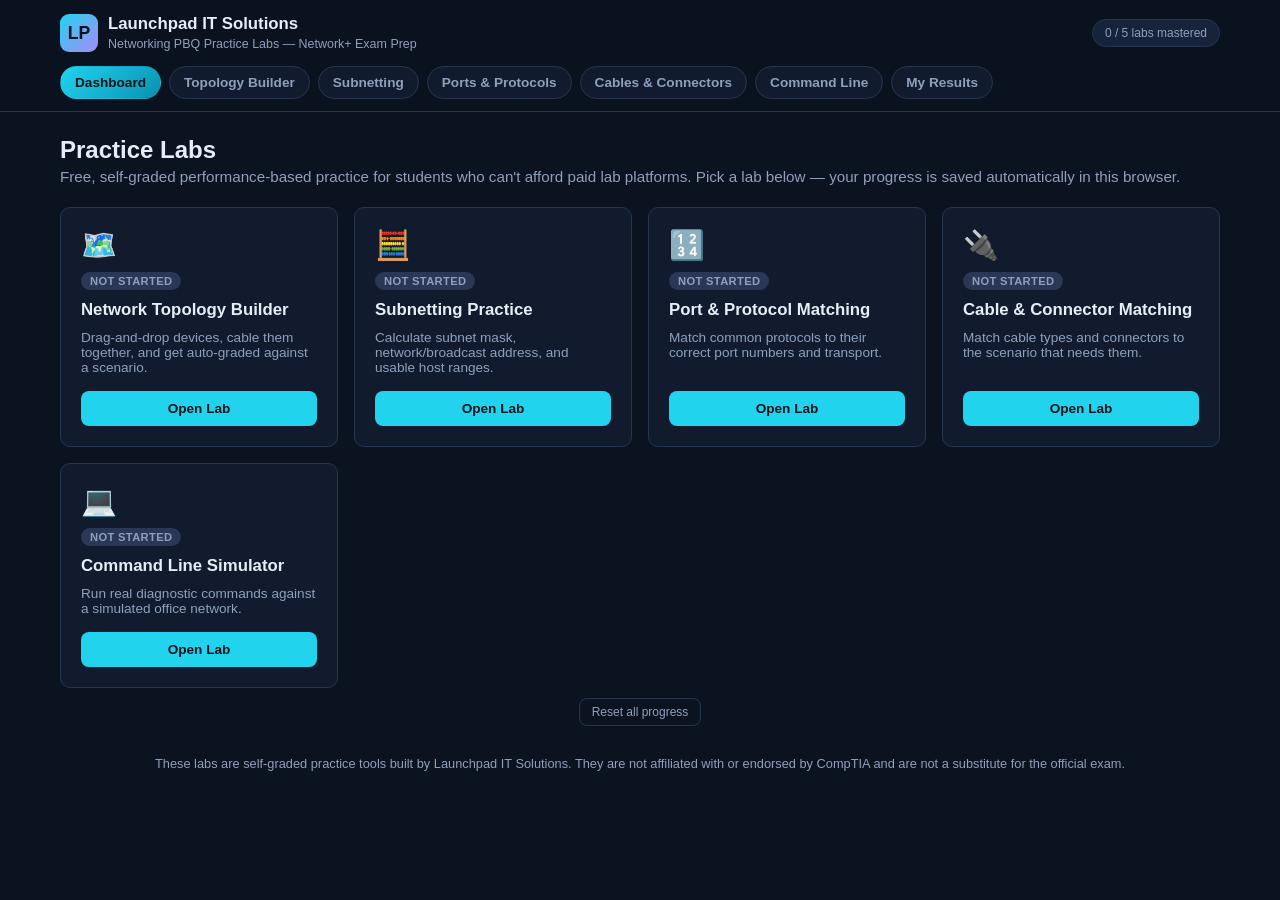
==== commit 9630abf6: "Add VLAN/VPN scenarios, CLI mission packs, and a print summary Topology: adds a VLAN segmentation (r" ====
--- a/networking-pbq-labs.html
+++ b/networking-pbq-labs.html
@@ -264,6 +264,33 @@
     .match-columns{grid-template-columns:1fr;}
     .cli-layout{grid-template-columns:1fr;}
   }
+
+  /* Results / print summary */
+  .results-name-row{display:flex;gap:10px;flex-wrap:wrap;align-items:flex-end;margin-bottom:18px;}
+  .results-name-row .field{min-width:220px;}
+  .results-table{width:100%;border-collapse:collapse;margin-bottom:18px;}
+  .results-table th,.results-table td{
+    text-align:left;padding:10px 12px;border-bottom:1px solid var(--border);font-size:.88rem;
+  }
+  .results-table th{color:var(--text-dim);font-size:.72rem;text-transform:uppercase;letter-spacing:.04em;}
+  .results-summary{
+    display:flex;align-items:center;justify-content:space-between;flex-wrap:wrap;gap:10px;
+    background:var(--panel-2);border:1px solid var(--border);border-radius:8px;padding:16px 18px;margin-bottom:18px;
+  }
+  .print-only{display:none;}
+
+  @media print{
+    header.site, nav.tabs, .toolbar, .reset-all, #printSummaryBtn{display:none !important;}
+    .view{display:none !important;}
+    #view-results{display:block !important;}
+    body{background:#fff;color:#111;}
+    main{padding:0;max-width:100%;}
+    .card,.results-summary{background:#fff;border-color:#ccc;}
+    .badge.not-started{background:#eee;color:#555;}
+    .badge.in-progress{background:#fff3cd;color:#8a6500;}
+    .badge.mastered{background:#d7f5e6;color:#0f6b45;}
+    .print-only{display:block;}
+  }
 </style>
 </head>
 <body>
@@ -286,6 +313,7 @@
     <button data-view="ports">Ports &amp; Protocols</button>
     <button data-view="cables">Cables &amp; Connectors</button>
     <button data-view="cli">Command Line</button>
+    <button data-view="results">My Results</button>
   </nav>
 </header>
 
@@ -380,7 +408,10 @@
   <!-- CLI -->
   <section class="view" id="view-cli">
     <h2 class="view-title">Networking Command Line Simulator</h2>
-    <p class="view-sub">Practice real diagnostic commands against a simulated small office network. Type <code>help</code> to see what's supported.</p>
+    <p class="view-sub">Practice real diagnostic commands against a simulated office network. Type <code>help</code> to see what's supported.</p>
+
+    <div class="diff-row" id="missionPackRow"></div>
+    <div class="scenario-box" id="cliBrief"></div>
 
     <div class="cli-layout">
       <div class="terminal">
@@ -398,6 +429,41 @@
     </div>
   </section>
 
+  <!-- RESULTS -->
+  <section class="view" id="view-results">
+    <h2 class="view-title">My Results</h2>
+    <p class="view-sub">A printable summary of your practice lab progress &mdash; screenshot it or print it to PDF for your portfolio.</p>
+
+    <div class="results-name-row">
+      <div class="field">
+        <label for="resultsName">Student Name</label>
+        <input id="resultsName" placeholder="Your name">
+      </div>
+      <button class="btn primary" id="printSummaryBtn">Print / Save as PDF</button>
+    </div>
+
+    <div class="print-only" id="printHeader" style="margin-bottom:14px;">
+      <div class="brand" style="margin-bottom:4px;">
+        <div class="brand-mark" style="background:#0891b2;color:#fff;">LP</div>
+        <div class="brand-text">
+          <h1 style="color:#111;">Launchpad IT Solutions</h1>
+          <span style="color:#555;">Networking PBQ Practice Labs &mdash; Progress Summary</span>
+        </div>
+      </div>
+    </div>
+
+    <div class="results-summary">
+      <div><strong id="resultsOverall">0 / 5 labs mastered</strong><div style="color:var(--text-dim);font-size:.8rem;" id="resultsDate"></div></div>
+    </div>
+
+    <table class="results-table">
+      <thead><tr><th>Lab</th><th>Best Score</th><th>Status</th></tr></thead>
+      <tbody id="resultsBody"></tbody>
+    </table>
+
+    <p class="footer-note" style="text-align:left;">This is a self-reported practice summary generated by the Launchpad IT Solutions Networking PBQ Practice Labs. It is not an official certification and is not affiliated with or endorsed by CompTIA.</p>
+  </section>
+
 </main>
 
 <script>
@@ -411,7 +477,14 @@
     const raw = localStorage.getItem(PROGRESS_KEY);
     if(raw) return JSON.parse(raw);
   }catch(e){}
-  return { topology:{best:0}, subnetting:{best:0,rounds:0}, ports:{best:0}, cables:{best:0}, cli:{done:0,total:5} };
+  return {
+    topology:{best:0}, subnetting:{best:0,rounds:0}, ports:{best:0}, cables:{best:0},
+    cli:{ packs:{
+      basics:{doneIds:[],total:5},
+      vlan:{doneIds:[],total:4},
+      vpn:{doneIds:[],total:5}
+    } }
+  };
 }
 let progress = loadProgress();
 function saveProgress(){
@@ -439,8 +512,11 @@
 function statusFor(key){
   const p = progress[key];
   if(key==="cli"){
-    if(!p || !p.done) return {label:"Not Started", cls:"not-started"};
-    if(p.done >= p.total) return {label:"Mastered", cls:"mastered"};
+    const packs = p && p.packs ? p.packs : {};
+    let done=0, total=0;
+    Object.values(packs).forEach(pk=>{ done += (pk.doneIds||[]).length; total += pk.total||0; });
+    if(done === 0) return {label:"Not Started", cls:"not-started"};
+    if(total > 0 && done >= total) return {label:"Mastered", cls:"mastered"};
     return {label:"In Progress", cls:"in-progress"};
   }
   const best = p ? p.best||0 : 0;
@@ -501,7 +577,8 @@
     firewall: {icon:"🧱", label:"Firewall"},
     server:   {icon:"🖥️", label:"Server"},
     pc:       {icon:"💻", label:"PC"},
-    ap:       {icon:"📶", label:"Wireless AP"}
+    ap:       {icon:"📶", label:"Wireless AP"},
+    vpn:      {icon:"🔐", label:"VPN Concentrator"}
   };
 
   function pairKey(a,b){ return [a,b].sort().join("-"); }
@@ -544,6 +621,39 @@
         {a:"switch",b:"server",desc:"Switch to Server"},
         {a:"ap",b:"pc",desc:"AP to PC"},
         {a:"ap",b:"pc",desc:"AP to PC"}
+      ]
+    },
+    {
+      id:"s4", title:"VLAN Segmentation (Router-on-a-Stick)", difficulty:"Hard",
+      brief:"Separate Sales and Engineering onto their own VLANs. Connect the Internet to a firewall, the firewall to a router. The router connects to a Sales switch, which trunks to a second Engineering switch. Place two PCs on the Sales switch, and one PC plus a server on the Engineering switch.",
+      requiredDevices:{internet:1, firewall:1, router:1, switch:2, pc:3, server:1},
+      requiredConnections:[
+        {a:"internet",b:"firewall",desc:"Internet to Firewall"},
+        {a:"firewall",b:"router",desc:"Firewall to Router"},
+        {a:"router",b:"switch",desc:"Router to Sales Switch"},
+        {a:"switch",b:"switch",desc:"Sales Switch to Engineering Switch (trunk link)"},
+        {a:"switch",b:"pc",desc:"Sales Switch to PC"},
+        {a:"switch",b:"pc",desc:"Sales Switch to PC"},
+        {a:"switch",b:"pc",desc:"Engineering Switch to PC"},
+        {a:"switch",b:"server",desc:"Engineering Switch to Server"}
+      ]
+    },
+    {
+      id:"s5", title:"Site-to-Site VPN Branch Connectivity", difficulty:"Expert",
+      brief:"Connect a Branch office to HQ over a site-to-site VPN. At HQ: Internet → Firewall → VPN Concentrator → Router → Switch → Server. At the Branch: Internet → VPN Concentrator → Router → Switch → two PCs. Connect the two VPN Concentrators directly to represent the encrypted tunnel between sites.",
+      requiredDevices:{internet:2, firewall:1, vpn:2, router:2, switch:2, pc:2, server:1},
+      requiredConnections:[
+        {a:"internet",b:"firewall",desc:"HQ Internet to Firewall"},
+        {a:"firewall",b:"vpn",desc:"Firewall to VPN Concentrator (HQ)"},
+        {a:"vpn",b:"vpn",desc:"VPN Concentrator to VPN Concentrator (site-to-site tunnel)"},
+        {a:"vpn",b:"router",desc:"VPN Concentrator to Router (HQ)"},
+        {a:"vpn",b:"router",desc:"VPN Concentrator to Router (Branch)"},
+        {a:"router",b:"switch",desc:"Router to Switch (HQ)"},
+        {a:"router",b:"switch",desc:"Router to Switch (Branch)"},
+        {a:"switch",b:"server",desc:"Switch to Server (HQ)"},
+        {a:"switch",b:"pc",desc:"Switch to PC (Branch)"},
+        {a:"switch",b:"pc",desc:"Switch to PC (Branch)"},
+        {a:"internet",b:"vpn",desc:"Branch Internet to VPN Concentrator"}
       ]
     }
   ];
@@ -1057,32 +1167,114 @@
   const output = document.getElementById("termOutput");
   const input = document.getElementById("termInput");
   const objList = document.getElementById("objList");
-
-  const NET = {
-    localIp: "192.168.1.50",
-    localMask: "255.255.255.0",
-    gateway: "192.168.1.1",
-    mac: "AA-BB-CC-11-22-33",
-    dns: "8.8.8.8",
-    dnsTable: { "www.launchpadit.com": "203.0.113.10", "fileserver": "192.168.1.20" },
-    offlineHosts: ["192.168.1.20","fileserver"],
-    arpTable: [
-      ["192.168.1.1","00-11-22-AA-BB-01","dynamic"],
-      ["192.168.1.20","00-11-22-AA-BB-02","dynamic"],
-      ["192.168.1.50","AA-BB-CC-11-22-33","dynamic"]
-    ]
-  };
-
-  const OBJECTIVES = [
-    {id:"ip", text:"Find your PC's IP address and default gateway", test:cmd=>/^ipconfig(\s|$)/.test(cmd)},
-    {id:"mac", text:"View your PC's physical (MAC) address", test:cmd=>/^ipconfig\s*\/all/.test(cmd)},
-    {id:"dns", text:"Resolve the IP address of www.launchpadit.com", test:cmd=>/^nslookup\s+www\.launchpadit\.com/.test(cmd)},
-    {id:"down", text:"Determine whether the file server (192.168.1.20) is reachable", test:cmd=>/^ping\s+(192\.168\.1\.20|fileserver)/.test(cmd)},
-    {id:"trace", text:"Trace the network path to www.launchpadit.com", test:cmd=>/^(tracert|traceroute)\s+www\.launchpadit\.com/.test(cmd)}
+  const packRow = document.getElementById("missionPackRow");
+  const briefBox = document.getElementById("cliBrief");
+
+  const MISSION_PACKS = [
+    {
+      id:"basics", title:"Office Network Basics",
+      brief:"You're at a small office PC. Use diagnostic commands to learn about your network, resolve names, and figure out why the file server is unreachable.",
+      net:{
+        localIp: "192.168.1.50", localMask: "255.255.255.0", gateway: "192.168.1.1",
+        mac: "AA-BB-CC-11-22-33", dns: "8.8.8.8",
+        dnsTable: { "www.launchpadit.com": "203.0.113.10", "fileserver": "192.168.1.20" },
+        offlineHosts: ["192.168.1.20","fileserver"],
+        arpTable: [
+          ["192.168.1.1","00-11-22-AA-BB-01","dynamic"],
+          ["192.168.1.20","00-11-22-AA-BB-02","dynamic"],
+          ["192.168.1.50","AA-BB-CC-11-22-33","dynamic"]
+        ]
+      },
+      objectives:[
+        {id:"ip", text:"Find your PC's IP address and default gateway", test:cmd=>/^ipconfig(\s|$)/.test(cmd)},
+        {id:"mac", text:"View your PC's physical (MAC) address", test:cmd=>/^ipconfig\s*\/all/.test(cmd)},
+        {id:"dns", text:"Resolve the IP address of www.launchpadit.com", test:cmd=>/^nslookup\s+www\.launchpadit\.com/.test(cmd)},
+        {id:"down", text:"Determine whether the file server (192.168.1.20) is reachable", test:cmd=>/^ping\s+(192\.168\.1\.20|fileserver)/.test(cmd)},
+        {id:"trace", text:"Trace the network path to www.launchpadit.com", test:cmd=>/^(tracert|traceroute)\s+www\.launchpadit\.com/.test(cmd)}
+      ]
+    },
+    {
+      id:"vlan", title:"VLAN Troubleshooting",
+      brief:"Your PC is on VLAN 10 (Sales, 192.168.10.0/24). A ticket says a user on VLAN 10 can't print to the Engineering printer on VLAN 20 (192.168.20.50). Use diagnostics to isolate where the connection breaks.",
+      net:{
+        localIp: "192.168.10.50", localMask: "255.255.255.0", gateway: "192.168.10.1",
+        mac: "AA-BB-CC-33-44-55", dns: "192.168.10.5",
+        dnsTable: { "printer-eng.launchpadit.local": "192.168.20.50", "fileserver.launchpadit.local": "192.168.10.20" },
+        offlineHosts: ["192.168.20.50","printer-eng.launchpadit.local"],
+        arpTable: [
+          ["192.168.10.1","00-AA-11-VL-N-01","dynamic"],
+          ["192.168.10.20","00-AA-11-VL-N-02","dynamic"],
+          ["192.168.10.50","AA-BB-CC-33-44-55","dynamic"]
+        ]
+      },
+      objectives:[
+        {id:"ip", text:"Find your PC's IP address, subnet mask, and default gateway on VLAN 10", test:cmd=>/^ipconfig(\s|$)/.test(cmd)},
+        {id:"local", text:"Confirm you can reach the file server on your own VLAN (192.168.10.20)", test:cmd=>/^ping\s+(192\.168\.10\.20|fileserver\.launchpadit\.local)/.test(cmd)},
+        {id:"cross", text:"Try to reach the Engineering printer on VLAN 20 (192.168.20.50) and observe the result", test:cmd=>/^ping\s+(192\.168\.20\.50|printer-eng\.launchpadit\.local)/.test(cmd)},
+        {id:"trace", text:"Use tracert to see how far a packet to VLAN 20 actually gets", test:cmd=>/^(tracert|traceroute)\s+(192\.168\.20\.50|printer-eng\.launchpadit\.local)/.test(cmd)}
+      ]
+    },
+    {
+      id:"vpn", title:"VPN Troubleshooting",
+      brief:"You're a remote employee at home (10.0.5.0/24). You can't reach the corporate file server at 172.16.1.10, which is only reachable through the site-to-site VPN tunnel. Isolate whether this is a general internet problem or a VPN-specific problem.",
+      net:{
+        localIp: "10.0.5.20", localMask: "255.255.255.0", gateway: "10.0.5.1",
+        mac: "AA-BB-CC-77-88-99", dns: "1.1.1.1",
+        dnsTable: { "vpn.launchpadit.com": "203.0.113.55" },
+        offlineHosts: ["172.16.1.10"],
+        arpTable: [
+          ["10.0.5.1","00-CC-22-VP-N-01","dynamic"],
+          ["10.0.5.20","AA-BB-CC-77-88-99","dynamic"]
+        ]
+      },
+      objectives:[
+        {id:"ip", text:"Check your PC's current (home network) IP configuration", test:cmd=>/^ipconfig(\s|$)/.test(cmd)},
+        {id:"ping-corp", text:"Try to ping the corporate file server (172.16.1.10) and note whether it succeeds", test:cmd=>/^ping\s+172\.16\.1\.10/.test(cmd)},
+        {id:"ping-internet", text:"Ping the VPN gateway's public address (vpn.launchpadit.com) to confirm general internet connectivity", test:cmd=>/^ping\s+vpn\.launchpadit\.com/.test(cmd)},
+        {id:"trace-corp", text:"Trace the route to the corporate file server to see where it fails", test:cmd=>/^(tracert|traceroute)\s+172\.16\.1\.10/.test(cmd)},
+        {id:"dns-corp", text:"Try to resolve the internal name fileserver.corp.local and observe the failure", test:cmd=>/^nslookup\s+fileserver\.corp\.local/.test(cmd)}
+      ]
+    }
   ];
+
+  let currentPack = MISSION_PACKS[0];
+  let NET = currentPack.net;
+  let OBJECTIVES = currentPack.objectives;
   let done = new Set();
   let history = [];
   let histIndex = -1;
+
+  function packProgress(id){
+    if(!progress.cli.packs[id]) progress.cli.packs[id] = {doneIds:[], total:0};
+    return progress.cli.packs[id];
+  }
+
+  function renderPackRow(){
+    packRow.innerHTML = "";
+    MISSION_PACKS.forEach(pk=>{
+      const btn = document.createElement("button");
+      btn.className = "btn" + (pk.id===currentPack.id ? " active-mode" : "");
+      const pp = packProgress(pk.id);
+      btn.textContent = pk.title + ` (${pp.doneIds.length}/${pk.objectives.length})`;
+      btn.addEventListener("click", ()=> switchPack(pk.id));
+      packRow.appendChild(btn);
+    });
+    briefBox.innerHTML = `<strong>${currentPack.title}:</strong> ${currentPack.brief}`;
+  }
+
+  function switchPack(id){
+    currentPack = MISSION_PACKS.find(p=>p.id===id);
+    NET = currentPack.net;
+    OBJECTIVES = currentPack.objectives;
+    const pp = packProgress(id);
+    done = new Set(pp.doneIds);
+    output.innerHTML = "";
+    print("Microsoft Windows [Version 10.0.19045]");
+    print("(c) Launchpad IT Solutions network simulator. Mission: " + currentPack.title);
+    printBlank();
+    renderPackRow();
+    renderObjectives();
+  }
 
   function renderObjectives(){
     objList.innerHTML = "";
@@ -1092,9 +1284,11 @@
       row.innerHTML = `<div class="obj-check">${done.has(o.id) ? "✓" : ""}</div><span class="obj-text">${o.text}</span>`;
       objList.appendChild(row);
     });
-    progress.cli.done = done.size;
-    progress.cli.total = OBJECTIVES.length;
+    const pp = packProgress(currentPack.id);
+    pp.doneIds = Array.from(done);
+    pp.total = OBJECTIVES.length;
     saveProgress();
+    renderPackRow();
   }
 
   function print(text, cls){
@@ -1158,20 +1352,24 @@
     if(!host){ print("Usage: tracert <hostname or IP>", "err"); return; }
     const ip = resolveHost(host);
     if(!ip){ print("Unable to resolve target system name " + host + ".", "err"); return; }
+    const offline = NET.offlineHosts.includes(host) || NET.offlineHosts.includes(ip);
     print("Tracing route to " + host + " [" + ip + "]");
     print("over a maximum of 30 hops:");
     printBlank();
-    const hops = [
-      ["1", NET.gateway],
-      ["2", "10.20." + randInt(0,255) + "." + randInt(1,254)],
-      ["3", "72.14." + randInt(0,255) + "." + randInt(1,254)],
-      ["4", ip]
-    ];
-    hops.forEach(([n,hIp])=>{
-      print(`  ${n}    ${randInt(1,25)} ms    ${randInt(1,25)} ms    ${randInt(1,25)} ms  ${hIp}`);
-    });
-    printBlank();
-    print("Trace complete.");
+    print(`  1    ${randInt(1,5)} ms    ${randInt(1,5)} ms    ${randInt(1,5)} ms  ${NET.gateway}`);
+    if(offline){
+      print("  2     *        *        *     Request timed out.");
+      print("  3     *        *        *     Request timed out.");
+      print("  4     *        *        *     Request timed out.");
+      printBlank();
+      print("Trace complete.");
+    } else {
+      print(`  2    ${randInt(1,25)} ms    ${randInt(1,25)} ms    ${randInt(1,25)} ms  10.20.${randInt(0,255)}.${randInt(1,254)}`);
+      print(`  3    ${randInt(1,25)} ms    ${randInt(1,25)} ms    ${randInt(1,25)} ms  72.14.${randInt(0,255)}.${randInt(1,254)}`);
+      print(`  4    ${randInt(1,25)} ms    ${randInt(1,25)} ms    ${randInt(1,25)} ms  ${ip}`);
+      printBlank();
+      print("Trace complete.");
+    }
   }
 
   function cmdNslookup(host){
@@ -1263,17 +1461,73 @@
 
   document.getElementById("resetCli").addEventListener("click", ()=>{
     done = new Set();
+    packProgress(currentPack.id).doneIds = [];
     output.innerHTML = "";
     print("Microsoft Windows [Version 10.0.19045]");
-    print("(c) Launchpad IT Solutions network simulator. Type 'help' to get started.");
+    print("(c) Launchpad IT Solutions network simulator. Mission: " + currentPack.title);
     printBlank();
     renderObjectives();
   });
 
+  renderPackRow();
   print("Microsoft Windows [Version 10.0.19045]");
-  print("(c) Launchpad IT Solutions network simulator. Type 'help' to get started.");
+  print("(c) Launchpad IT Solutions network simulator. Mission: " + currentPack.title);
+  print("Type 'help' to see supported commands.");
   printBlank();
   renderObjectives();
+})();
+
+/* =========================================================
+   RESULTS / PRINT SUMMARY
+   ========================================================= */
+(function(){
+  const NAME_KEY = "lpit_pbq_name";
+  const nameInput = document.getElementById("resultsName");
+  const overallEl = document.getElementById("resultsOverall");
+  const dateEl = document.getElementById("resultsDate");
+  const bodyEl = document.getElementById("resultsBody");
+
+  try{
+    const savedName = localStorage.getItem(NAME_KEY);
+    if(savedName) nameInput.value = savedName;
+  }catch(e){}
+  nameInput.addEventListener("input", ()=>{
+    try{ localStorage.setItem(NAME_KEY, nameInput.value); }catch(e){}
+  });
+
+  function renderResults(){
+    bodyEl.innerHTML = "";
+    let mastered = 0;
+    LAB_META.forEach(lab=>{
+      const st = statusFor(lab.key);
+      if(st.cls==="mastered") mastered++;
+      let scoreText = "—";
+      if(lab.key==="cli"){
+        const packs = progress.cli.packs || {};
+        const done = Object.values(packs).reduce((s,p)=>s+(p.doneIds||[]).length,0);
+        const total = Object.values(packs).reduce((s,p)=>s+(p.total||0),0);
+        scoreText = total ? `${done}/${total} objectives` : "—";
+      } else {
+        const best = progress[lab.key] ? progress[lab.key].best||0 : 0;
+        scoreText = best ? best + "%" : "—";
+      }
+      const row = document.createElement("tr");
+      row.innerHTML = `<td>${lab.title}</td><td>${scoreText}</td><td><span class="badge ${st.cls}">${st.label}</span></td>`;
+      bodyEl.appendChild(row);
+    });
+    overallEl.textContent = mastered + " / " + LAB_META.length + " labs mastered";
+    dateEl.textContent = "Generated " + new Date().toLocaleDateString(undefined,{year:"numeric",month:"long",day:"numeric"});
+  }
+
+  document.getElementById("printSummaryBtn").addEventListener("click", ()=>{
+    renderResults();
+    showView("results");
+    setTimeout(()=>window.print(), 50);
+  });
+
+  document.querySelector('#tabNav button[data-view="results"]').addEventListener("click", renderResults);
+
+  renderResults();
 })();
 
 renderDashboard();
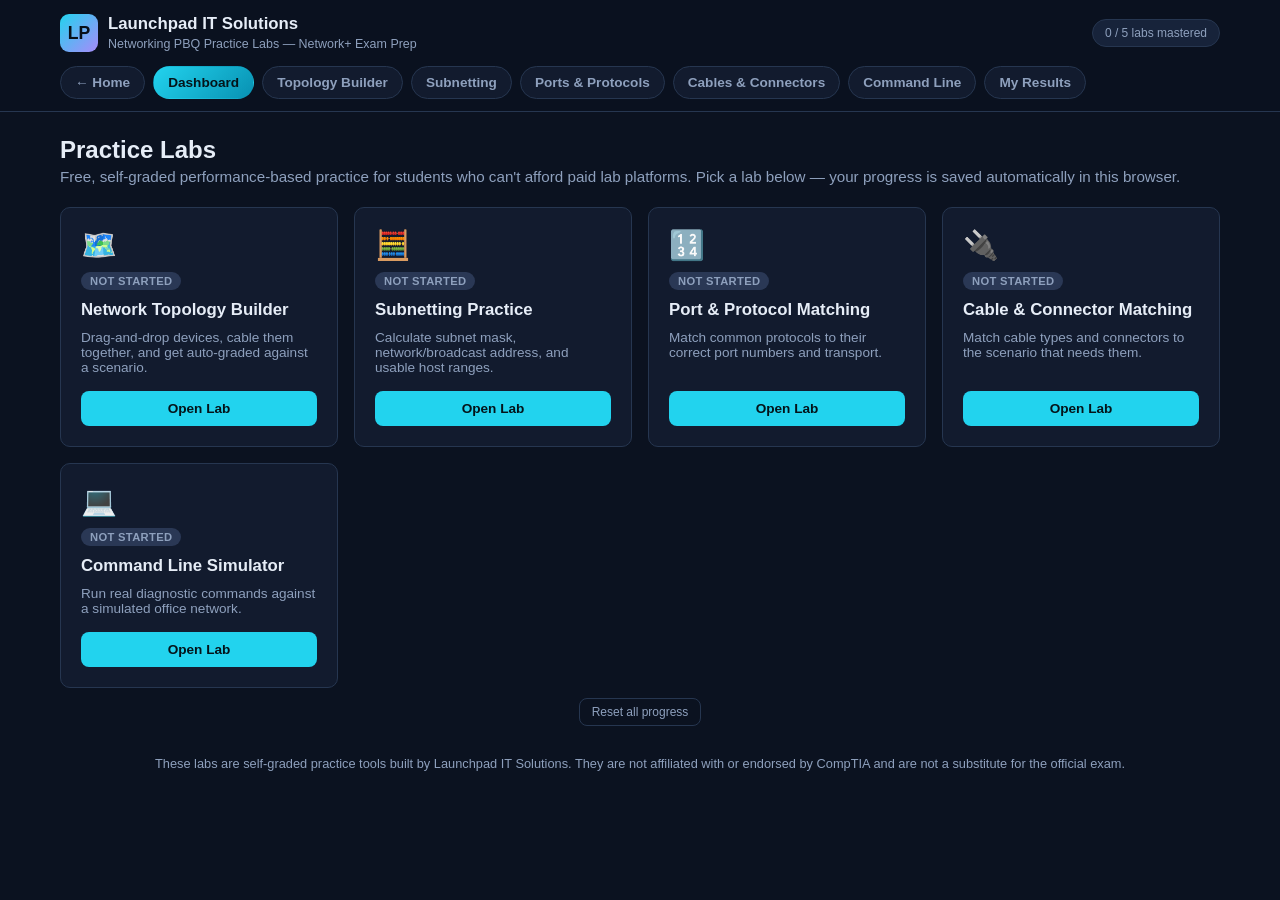
==== commit 5bdbb13d: "Add a Launchpad IT Solutions homepage and wire the labs page into it Extracts the shared header/nav/" ====
--- a/networking-pbq-labs.html
+++ b/networking-pbq-labs.html
@@ -4,97 +4,19 @@
 <meta charset="UTF-8">
 <meta name="viewport" content="width=device-width, initial-scale=1.0">
 <title>Networking PBQ Practice Labs | Launchpad IT Solutions</title>
+<link rel="stylesheet" href="site-shared.css">
 <style>
-  :root{
-    --bg:#0b1220;
-    --panel:#121b2e;
-    --panel-2:#17233a;
-    --border:#263650;
-    --text:#e6edf7;
-    --text-dim:#8ea0bd;
-    --accent:#22d3ee;
-    --accent-2:#34d399;
-    --accent-3:#a78bfa;
-    --danger:#f87171;
-    --warn:#fbbf24;
-    --radius:10px;
-    --mono: 'Consolas','Menlo','Courier New',monospace;
-  }
-  *{box-sizing:border-box;}
-  html,body{margin:0;padding:0;}
-  body{
-    background:var(--bg);
-    color:var(--text);
-    font-family:-apple-system,BlinkMacSystemFont,'Segoe UI',Roboto,Helvetica,Arial,sans-serif;
-    min-height:100vh;
-  }
-  a{color:var(--accent);}
-  button{
-    font-family:inherit;
-    cursor:pointer;
-  }
-  .visually-hidden{position:absolute;width:1px;height:1px;overflow:hidden;clip:rect(0,0,0,0);}
-
-  /* Header */
-  header.site{
-    position:sticky;top:0;z-index:50;
-    background:rgba(11,18,32,0.95);
-    backdrop-filter:blur(6px);
-    border-bottom:1px solid var(--border);
-  }
-  .brand-row{
-    max-width:1200px;margin:0 auto;padding:14px 20px 6px;
-    display:flex;align-items:center;justify-content:space-between;flex-wrap:wrap;gap:8px;
-  }
-  .brand{display:flex;align-items:center;gap:10px;}
-  .brand-mark{
-    width:38px;height:38px;border-radius:9px;
-    background:linear-gradient(135deg,var(--accent),var(--accent-3));
-    display:flex;align-items:center;justify-content:center;
-    font-weight:800;color:#081019;font-size:1.1rem;
-  }
-  .brand-text h1{font-size:1.05rem;margin:0;line-height:1.2;}
-  .brand-text span{font-size:.78rem;color:var(--text-dim);}
   .progress-pill{
     font-size:.75rem;color:var(--text-dim);
     background:var(--panel-2);border:1px solid var(--border);
     padding:6px 12px;border-radius:999px;
   }
-  nav.tabs{
-    max-width:1200px;margin:0 auto;padding:8px 20px 12px;
-    display:flex;gap:8px;overflow-x:auto;
-  }
-  nav.tabs button{
-    flex:0 0 auto;
-    background:var(--panel);
-    color:var(--text-dim);
-    border:1px solid var(--border);
-    padding:8px 14px;
-    border-radius:999px;
-    font-size:.85rem;
-    font-weight:600;
-    white-space:nowrap;
-    transition:.15s;
-  }
-  nav.tabs button:hover{color:var(--text);border-color:var(--accent);}
-  nav.tabs button.active{
-    background:linear-gradient(135deg,var(--accent),#0891b2);
-    color:#04141a;border-color:transparent;
-  }
-
-  main{max-width:1200px;margin:0 auto;padding:24px 20px 80px;}
+
   .view{display:none;}
   .view.active{display:block;}
 
   h2.view-title{margin:0 0 4px;font-size:1.5rem;}
   p.view-sub{color:var(--text-dim);margin:0 0 22px;font-size:.95rem;}
-
-  .card{
-    background:var(--panel);
-    border:1px solid var(--border);
-    border-radius:var(--radius);
-    padding:18px;
-  }
 
   /* Dashboard */
   .lab-grid{
@@ -123,23 +45,12 @@
     margin-top:6px;background:var(--accent);color:#04141a;border:none;
     padding:10px;border-radius:8px;font-weight:700;font-size:.85rem;
   }
-  .footer-note{margin-top:30px;color:var(--text-dim);font-size:.8rem;text-align:center;}
   .reset-all{
     background:none;border:1px solid var(--border);color:var(--text-dim);
     padding:6px 12px;border-radius:8px;font-size:.75rem;margin-top:10px;
   }
 
   .toolbar{display:flex;gap:8px;flex-wrap:wrap;margin-bottom:14px;align-items:center;}
-  .btn{
-    background:var(--panel-2);color:var(--text);border:1px solid var(--border);
-    padding:8px 14px;border-radius:8px;font-size:.85rem;font-weight:600;
-  }
-  .btn:hover{border-color:var(--accent);}
-  .btn.primary{background:var(--accent);color:#04141a;border-color:transparent;}
-  .btn.primary:hover{filter:brightness(1.08);}
-  .btn.active-mode{background:var(--accent-3);color:#150c2b;border-color:transparent;}
-  .btn.danger{color:var(--danger);}
-  .btn:disabled{opacity:.4;cursor:not-allowed;}
 
   .scenario-box{
     background:var(--panel-2);border:1px solid var(--border);border-radius:8px;
@@ -297,16 +208,17 @@
 
 <header class="site">
   <div class="brand-row">
-    <div class="brand">
+    <a class="brand" href="launchpad-home.html">
       <div class="brand-mark">LP</div>
       <div class="brand-text">
         <h1>Launchpad IT Solutions</h1>
         <span>Networking PBQ Practice Labs &mdash; Network+ Exam Prep</span>
       </div>
-    </div>
+    </a>
     <div class="progress-pill" id="overallProgressPill">0 / 5 labs mastered</div>
   </div>
   <nav class="tabs" id="tabNav">
+    <a href="launchpad-home.html">&larr; Home</a>
     <button data-view="dashboard" class="active">Dashboard</button>
     <button data-view="topology">Topology Builder</button>
     <button data-view="subnetting">Subnetting</button>
--- a/site-shared.css
+++ b/site-shared.css
@@ -0,0 +1,112 @@
+/* Shared brand chrome for the Launchpad IT Solutions site: root tokens,
+   base reset, header/nav, and the common button/card components.
+   Included by every page in the site (launchpad-home.html,
+   networking-pbq-labs.html, and any future page) so they share one look. */
+
+:root{
+  --bg:#0b1220;
+  --panel:#121b2e;
+  --panel-2:#17233a;
+  --border:#263650;
+  --text:#e6edf7;
+  --text-dim:#8ea0bd;
+  --accent:#22d3ee;
+  --accent-2:#34d399;
+  --accent-3:#a78bfa;
+  --danger:#f87171;
+  --warn:#fbbf24;
+  --radius:10px;
+  --mono: 'Consolas','Menlo','Courier New',monospace;
+}
+*{box-sizing:border-box;}
+html,body{margin:0;padding:0;}
+body{
+  background:var(--bg);
+  color:var(--text);
+  font-family:-apple-system,BlinkMacSystemFont,'Segoe UI',Roboto,Helvetica,Arial,sans-serif;
+  min-height:100vh;
+}
+a{color:var(--accent);}
+button{
+  font-family:inherit;
+  cursor:pointer;
+}
+.visually-hidden{position:absolute;width:1px;height:1px;overflow:hidden;clip:rect(0,0,0,0);}
+
+/* Header */
+header.site{
+  position:sticky;top:0;z-index:50;
+  background:rgba(11,18,32,0.95);
+  backdrop-filter:blur(6px);
+  border-bottom:1px solid var(--border);
+}
+.brand-row{
+  max-width:1200px;margin:0 auto;padding:14px 20px 6px;
+  display:flex;align-items:center;justify-content:space-between;flex-wrap:wrap;gap:8px;
+}
+a.brand{display:flex;align-items:center;gap:10px;text-decoration:none;}
+.brand-mark{
+  width:38px;height:38px;border-radius:9px;
+  background:linear-gradient(135deg,var(--accent),var(--accent-3));
+  display:flex;align-items:center;justify-content:center;
+  font-weight:800;color:#081019;font-size:1.1rem;
+  flex-shrink:0;
+}
+.brand-text h1{font-size:1.05rem;margin:0;line-height:1.2;color:var(--text);}
+.brand-text span{font-size:.78rem;color:var(--text-dim);}
+
+nav.tabs{
+  max-width:1200px;margin:0 auto;padding:8px 20px 12px;
+  display:flex;gap:8px;overflow-x:auto;
+}
+nav.tabs button, nav.tabs a{
+  flex:0 0 auto;
+  background:var(--panel);
+  color:var(--text-dim);
+  border:1px solid var(--border);
+  padding:8px 14px;
+  border-radius:999px;
+  font-size:.85rem;
+  font-weight:600;
+  white-space:nowrap;
+  text-decoration:none;
+  transition:.15s;
+  display:inline-block;
+}
+nav.tabs button:hover, nav.tabs a:hover{color:var(--text);border-color:var(--accent);}
+nav.tabs button.active, nav.tabs a.active{
+  background:linear-gradient(135deg,var(--accent),#0891b2);
+  color:#04141a;border-color:transparent;
+}
+
+main{max-width:1200px;margin:0 auto;padding:24px 20px 80px;}
+
+.card{
+  background:var(--panel);
+  border:1px solid var(--border);
+  border-radius:var(--radius);
+  padding:18px;
+}
+
+.btn{
+  background:var(--panel-2);color:var(--text);border:1px solid var(--border);
+  padding:8px 14px;border-radius:8px;font-size:.85rem;font-weight:600;
+  text-decoration:none;display:inline-block;
+}
+.btn:hover{border-color:var(--accent);}
+.btn.primary{background:var(--accent);color:#04141a;border-color:transparent;}
+.btn.primary:hover{filter:brightness(1.08);}
+.btn.active-mode{background:var(--accent-3);color:#150c2b;border-color:transparent;}
+.btn.danger{color:var(--danger);}
+.btn:disabled{opacity:.4;cursor:not-allowed;}
+.btn.large{padding:14px 26px;font-size:1rem;border-radius:10px;}
+
+.footer-note{margin-top:30px;color:var(--text-dim);font-size:.8rem;text-align:center;}
+
+footer.site-footer{
+  border-top:1px solid var(--border);
+  margin-top:60px;padding:28px 20px;text-align:center;
+  color:var(--text-dim);font-size:.85rem;
+}
+footer.site-footer a{color:var(--text-dim);text-decoration:underline;}
+footer.site-footer a:hover{color:var(--accent);}
